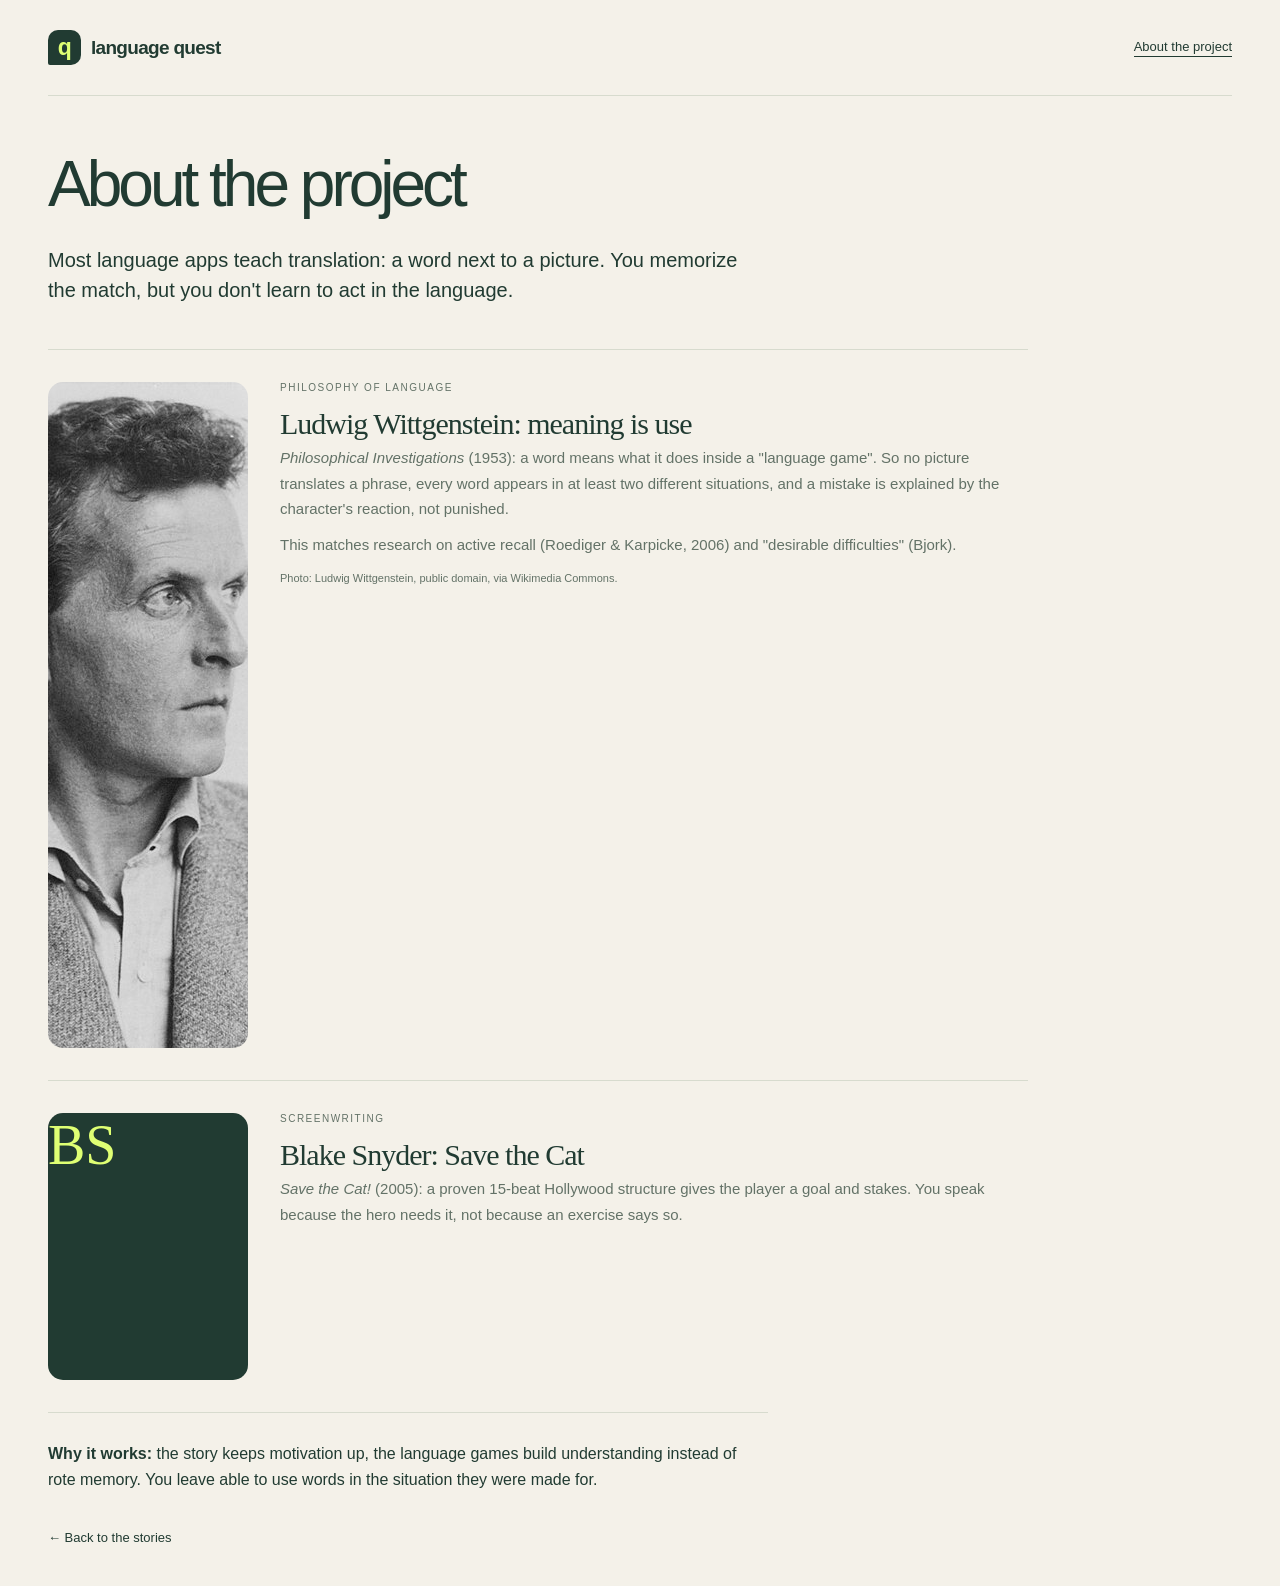
==== web/about.html @ f183fc66 "Move About the project to its own page with expert photo Co-Authored-By: Claude Sonnet 5 <noreply@an" ====
<!doctype html><html lang="en"><head><meta charset="utf-8"><meta name="viewport" content="width=device-width,initial-scale=1"><title>About the project · Language Quest</title><link rel="stylesheet" href="./css/quests.css"></head><body><div class="wrap"><header><a class="logo" href="./quests.html"><span class="logo-mark" aria-hidden="true">q</span>language quest</a><nav class="top-nav"><a href="./about.html">About the project</a></nav></header><main class="about-page"><h1>About the project</h1><p class="about-lead">Most language apps teach translation: a word next to a picture. You memorize the match, but you don't learn to act in the language.</p><section class="expert"><img src="../assets/about/wittgenstein.jpg" alt="Ludwig Wittgenstein" width="500" height="666"><div><span class="meta">Philosophy of language</span><h2>Ludwig Wittgenstein: meaning is use</h2><p><em>Philosophical Investigations</em> (1953): a word means what it does inside a "language game". So no picture translates a phrase, every word appears in at least two different situations, and a mistake is explained by the character's reaction, not punished.</p><p>This matches research on active recall (Roediger &amp; Karpicke, 2006) and "desirable difficulties" (Bjork).</p><p class="credit">Photo: Ludwig Wittgenstein, public domain, via Wikimedia Commons.</p></div></section><section class="expert"><div class="avatar" role="img" aria-label="Blake Snyder">BS</div><div><span class="meta">Screenwriting</span><h2>Blake Snyder: Save the Cat</h2><p><em>Save the Cat!</em> (2005): a proven 15-beat Hollywood structure gives the player a goal and stakes. You speak because the hero needs it, not because an exercise says so.</p></div></section><p class="about-close"><strong>Why it works:</strong> the story keeps motivation up, the language games build understanding instead of rote memory. You leave able to use words in the situation they were made for.</p><a class="back" href="./quests.html">&larr; Back to the stories</a></main></div></body></html>
---- web/css/quests.css ----
*{box-sizing:border-box} :root{--paper:#f4f1e9;--ink:#213b32;--muted:#637267;--line:#d7dbce;--accent:#dfff73}body{margin:0;background:var(--paper);color:var(--ink);font-family:Arial,Helvetica,sans-serif}a{color:inherit}a:focus-visible{outline:3px solid #c05c32;outline-offset:6px} .wrap{max-width:1320px;margin:auto;padding:0 48px}header{height:96px;display:flex;align-items:center;justify-content:space-between;border-bottom:1px solid var(--line);gap:20px}.logo{text-decoration:none;font-size:19px;font-weight:800;letter-spacing:-.7px;display:flex;align-items:center;gap:10px}.logo-mark{display:grid;place-items:center;background:var(--ink);color:var(--accent);width:33px;height:35px;border-radius:10px 10px 10px 2px;font-size:23px}.language,.eyebrow,.tag,.number{font-family:monospace;font-size:11px;letter-spacing:1.6px;text-transform:uppercase}.language{display:flex;gap:9px;align-items:center}.language:before{content:'';width:7px;height:7px;background:#69905b;border-radius:50%}.hero{padding:66px 0 49px;display:grid;grid-template-columns:1.4fr 1fr;align-items:end;gap:50px}.eyebrow{margin:0 0 22px;color:var(--muted)}h1{font-size:clamp(44px,5.3vw,76px);font-weight:500;letter-spacing:-4px;line-height:1.02;margin:0}h1 em{font-family:Georgia,serif;font-weight:400}.intro{font-size:16px;line-height:1.7;max-width:345px;margin:0 0 3px;color:var(--muted)}.section-head{border-top:1px solid var(--line);padding:22px 0;display:flex;justify-content:space-between;align-items:center}.section-head h2{font-size:14px;margin:0;font-weight:500}.section-head span{color:var(--muted);font-size:12px}.grid{display:grid;grid-template-columns:repeat(3,1fr);gap:24px}.card{text-decoration:none;display:block;border-radius:17px;transition:transform .2s}.card:hover{transform:translateY(-5px)}.cover{position:relative;overflow:hidden;border-radius:15px;background:#dbe3d2;aspect-ratio:1.45}.cover img{width:100%;height:100%;object-fit:cover;display:block;transition:transform .35s}.card:hover img{transform:scale(1.035)}.tag{position:absolute;top:17px;left:17px;border-radius:30px;background:#f4f1e9;color:#213b32;padding:8px 11px;font-size:9px;letter-spacing:1px}.tag.live{background:var(--accent)}.number{position:absolute;right:17px;top:23px;color:#fff}.card-body{padding:21px 0 22px}.meta{font-size:10px;letter-spacing:1.5px;text-transform:uppercase;color:var(--muted)}h3{font-family:Georgia,serif;font-weight:400;font-size:29px;letter-spacing:-1px;margin:10px 0}.card p{font-size:14px;line-height:1.6;color:var(--muted);margin:0;max-width:320px;min-height:45px}.card-bottom{display:flex;justify-content:space-between;align-items:center;border-top:1px solid var(--line);margin-top:23px;padding-top:15px;font-size:12px;font-weight:bold}.arrow{width:30px;height:30px;border:1px solid #c4ccbf;border-radius:50%;display:grid;place-items:center;font-size:17px}.family{display:flex;align-items:center;gap:22px;margin:32px 0 44px;padding:19px 24px;border:1px solid var(--line);border-radius:14px;text-decoration:none}.family img{height:68px;width:85px;object-fit:cover;border-radius:8px}.family strong{font-family:Georgia,serif;font-size:22px;font-weight:400;display:block;margin:5px 0}.family p{margin:0;font-size:12px;color:var(--muted)}.family .arrow{margin-left:auto;flex-shrink:0}footer{border-top:1px solid var(--line);padding:24px 0 30px;display:flex;justify-content:space-between;gap:20px;font-size:11px;color:var(--muted)}.back{font-size:13px;text-decoration:none}.detail{display:grid;grid-template-columns:1fr 1fr;gap:65px;padding:70px 0;align-items:center}.detail-art{width:100%;height:auto;border-radius:20px}.detail h1{font-family:Georgia,serif;letter-spacing:-2px;font-size:64px}.detail p{line-height:1.8;color:var(--muted)}.status{display:inline-block;padding:9px 13px;border-radius:30px;background:#e5dfd2;font-size:11px;margin-bottom:24px}.detail h2{font-size:17px;margin-top:28px}.button{display:inline-block;padding:16px 20px;background:var(--ink);color:var(--paper);border-radius:10px;text-decoration:none;margin-top:15px;font-size:13px}.note{padding:23px 0;border-top:1px solid var(--line);font-size:13px;line-height:1.7;color:var(--muted)}@media(max-width:850px){.wrap{padding:0 24px}.hero{gap:30px}h1{letter-spacing:-2px}.grid{gap:16px}h3{font-size:24px}.cover{aspect-ratio:1.15}.detail{gap:28px}.detail h1{font-size:46px}}@media(max-width:620px){.wrap{padding:0 20px}header{height:76px}.language{font-size:9px;letter-spacing:.7px}.hero{grid-template-columns:1fr;padding:42px 0 32px;gap:22px}h1{font-size:49px}.intro{font-size:14px;max-width:340px}.grid{grid-template-columns:1fr;gap:20px}.cover{aspect-ratio:1.6}.card p{min-height:0;max-width:none}.card-body{padding-top:18px}h3{font-size:30px}.family{padding:16px;gap:14px}.family img{width:60px;height:75px}.family strong{font-size:19px}.family p{line-height:1.5}.detail{grid-template-columns:1fr;padding:40px 0;gap:28px}.detail-art{order:-1}.detail h1{font-size:46px}footer{font-size:10px;line-height:1.6}.section-head span{font-size:10px}}@media(prefers-reduced-motion:reduce){*{transition:none!important}}
.top-nav{display:flex;align-items:center;gap:28px}.top-nav a{font-size:13px;text-decoration:none;border-bottom:1px solid var(--ink);padding-bottom:2px}@media(max-width:760px){.top-nav{gap:14px}.top-nav .language{display:none}}
.about-page{padding:56px 0 40px;max-width:980px}.about-page h1{font-size:clamp(38px,5vw,64px);margin:0 0 28px}.about-lead{font-size:20px;line-height:1.5;margin:0 0 44px;max-width:720px}.expert{display:grid;grid-template-columns:200px 1fr;gap:32px;padding:32px 0;border-top:1px solid var(--line);align-items:start}.expert img,.expert .avatar{width:200px;aspect-ratio:3/4;object-fit:cover;border-radius:15px;display:block;filter:grayscale(1)}.avatar{display:grid;place-items:center;background:var(--ink);color:var(--accent);font-family:Georgia,serif;font-size:56px;filter:none!important}.expert h2{font-family:Georgia,serif;font-weight:400;font-size:30px;letter-spacing:-1px;margin:0 0 4px}.expert .meta{display:block;margin-bottom:14px}.expert p{font-size:15px;line-height:1.7;color:var(--muted);margin:0 0 10px}.credit{font-size:11px!important;margin-top:12px!important}.about-close{border-top:1px solid var(--line);padding-top:28px;font-size:16px;line-height:1.65;max-width:720px;margin:0}.back{display:inline-block;margin-top:36px;font-size:13px}@media(max-width:760px){.expert{grid-template-columns:1fr}.expert img,.expert .avatar{width:140px}.about-lead{font-size:17px}}
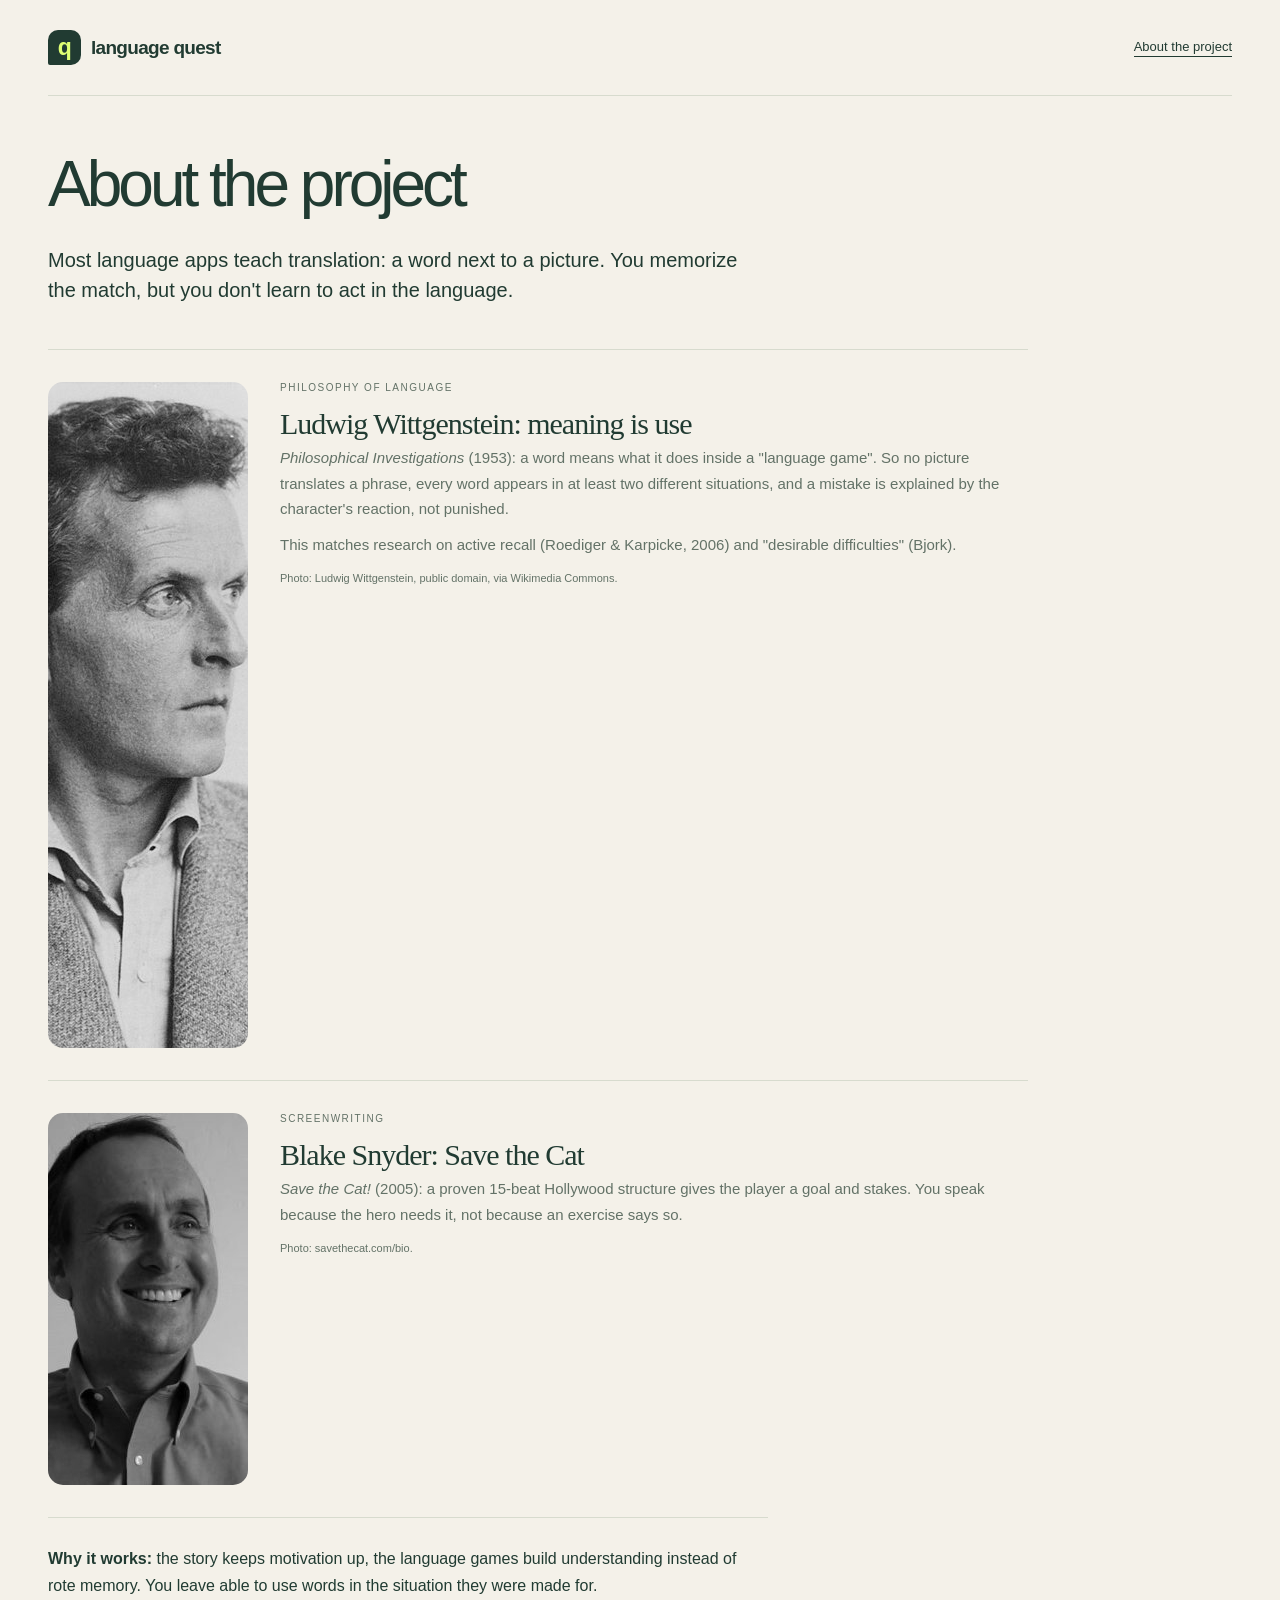
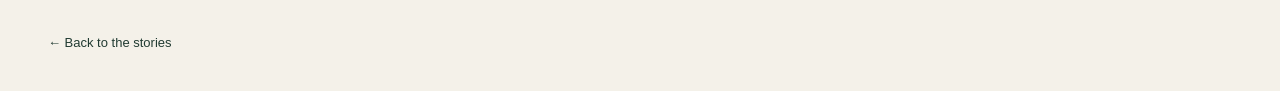
==== commit b43018bd: "Add Blake Snyder photo to the About page Co-Authored-By: Claude Sonnet 5 <noreply@anthropic.com>" ====
--- a/web/about.html
+++ b/web/about.html
@@ -1 +1 @@
-<!doctype html><html lang="en"><head><meta charset="utf-8"><meta name="viewport" content="width=device-width,initial-scale=1"><title>About the project · Language Quest</title><link rel="stylesheet" href="./css/quests.css"></head><body><div class="wrap"><header><a class="logo" href="./quests.html"><span class="logo-mark" aria-hidden="true">q</span>language quest</a><nav class="top-nav"><a href="./about.html">About the project</a></nav></header><main class="about-page"><h1>About the project</h1><p class="about-lead">Most language apps teach translation: a word next to a picture. You memorize the match, but you don't learn to act in the language.</p><section class="expert"><img src="../assets/about/wittgenstein.jpg" alt="Ludwig Wittgenstein" width="500" height="666"><div><span class="meta">Philosophy of language</span><h2>Ludwig Wittgenstein: meaning is use</h2><p><em>Philosophical Investigations</em> (1953): a word means what it does inside a "language game". So no picture translates a phrase, every word appears in at least two different situations, and a mistake is explained by the character's reaction, not punished.</p><p>This matches research on active recall (Roediger &amp; Karpicke, 2006) and "desirable difficulties" (Bjork).</p><p class="credit">Photo: Ludwig Wittgenstein, public domain, via Wikimedia Commons.</p></div></section><section class="expert"><div class="avatar" role="img" aria-label="Blake Snyder">BS</div><div><span class="meta">Screenwriting</span><h2>Blake Snyder: Save the Cat</h2><p><em>Save the Cat!</em> (2005): a proven 15-beat Hollywood structure gives the player a goal and stakes. You speak because the hero needs it, not because an exercise says so.</p></div></section><p class="about-close"><strong>Why it works:</strong> the story keeps motivation up, the language games build understanding instead of rote memory. You leave able to use words in the situation they were made for.</p><a class="back" href="./quests.html">&larr; Back to the stories</a></main></div></body></html>+<!doctype html><html lang="en"><head><meta charset="utf-8"><meta name="viewport" content="width=device-width,initial-scale=1"><title>About the project · Language Quest</title><link rel="stylesheet" href="./css/quests.css"></head><body><div class="wrap"><header><a class="logo" href="./quests.html"><span class="logo-mark" aria-hidden="true">q</span>language quest</a><nav class="top-nav"><a href="./about.html">About the project</a></nav></header><main class="about-page"><h1>About the project</h1><p class="about-lead">Most language apps teach translation: a word next to a picture. You memorize the match, but you don't learn to act in the language.</p><section class="expert"><img src="../assets/about/wittgenstein.jpg" alt="Ludwig Wittgenstein" width="500" height="666"><div><span class="meta">Philosophy of language</span><h2>Ludwig Wittgenstein: meaning is use</h2><p><em>Philosophical Investigations</em> (1953): a word means what it does inside a "language game". So no picture translates a phrase, every word appears in at least two different situations, and a mistake is explained by the character's reaction, not punished.</p><p>This matches research on active recall (Roediger &amp; Karpicke, 2006) and "desirable difficulties" (Bjork).</p><p class="credit">Photo: Ludwig Wittgenstein, public domain, via Wikimedia Commons.</p></div></section><section class="expert"><img src="../assets/about/snyder.jpg" alt="Blake Snyder" width="585" height="372" style="object-position:52% center"><div><span class="meta">Screenwriting</span><h2>Blake Snyder: Save the Cat</h2><p><em>Save the Cat!</em> (2005): a proven 15-beat Hollywood structure gives the player a goal and stakes. You speak because the hero needs it, not because an exercise says so.</p><p class="credit">Photo: savethecat.com/bio.</p></div></section><p class="about-close"><strong>Why it works:</strong> the story keeps motivation up, the language games build understanding instead of rote memory. You leave able to use words in the situation they were made for.</p><a class="back" href="./quests.html">&larr; Back to the stories</a></main></div></body></html>
